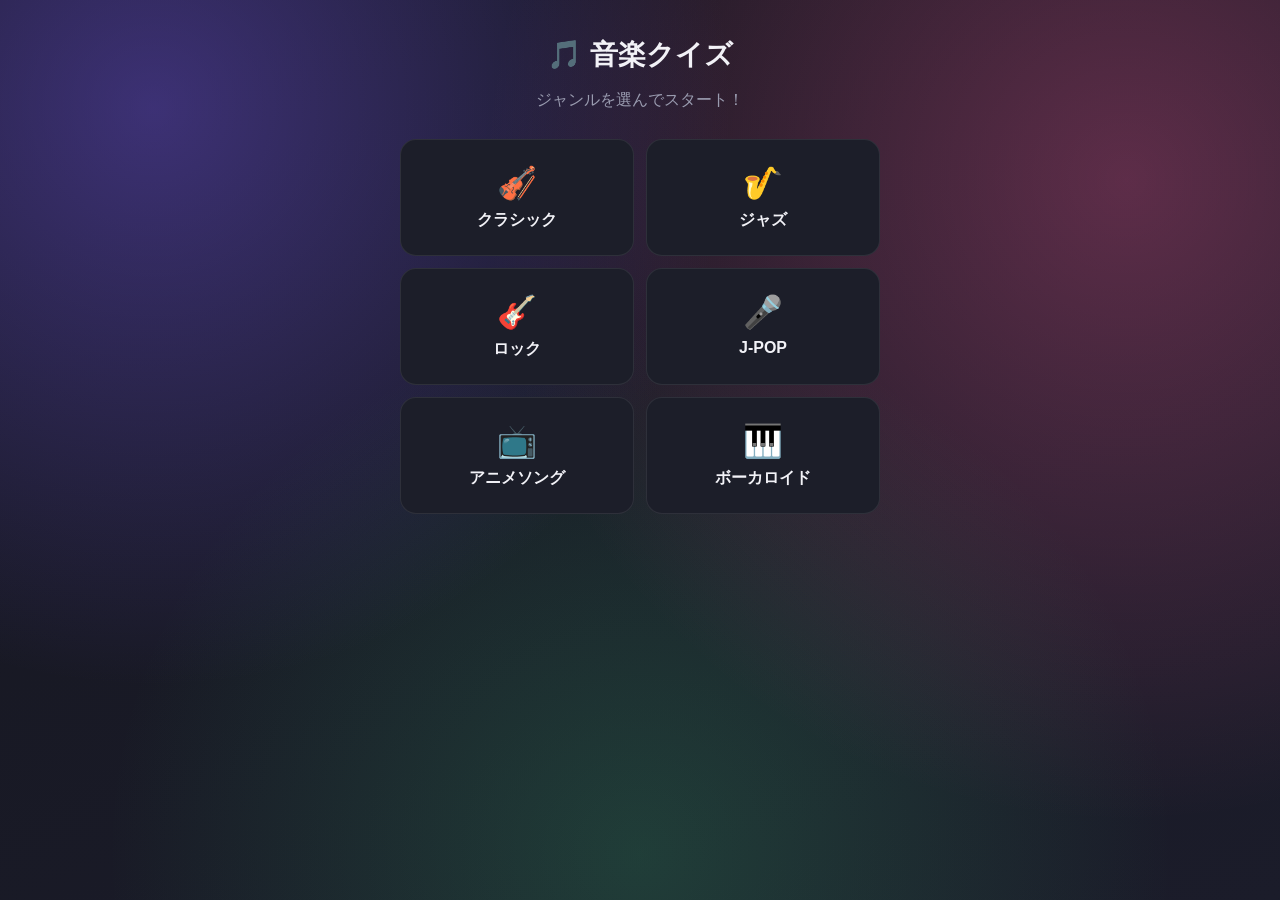
==== index.html @ b2f63018 "Add files via upload" ====
<!DOCTYPE html>
<html lang="ja">
<head>
<meta charset="UTF-8">
<meta name="viewport" content="width=device-width, initial-scale=1.0">
<title>音楽クイズ</title>
<link rel="stylesheet" href="style.css?v=2">
</head>
<body>

  <!-- ジャンル選択画面 -->
  <section id="screen-genre" class="screen">
    <h1>🎵 音楽クイズ</h1>
    <p class="subtitle">ジャンルを選んでスタート！</p>
    <div id="genre-list" class="genre-list">
      <!-- ここにジャンルボタンがJSで生成される -->
    </div>
  </section>

  <!-- クイズ画面 -->
  <section id="screen-quiz" class="screen hidden">
    <div class="quiz-header">
      <span id="quiz-genre-name" class="genre-badge"></span>
      <span id="quiz-progress" class="progress"></span>
      <span id="quiz-score" class="score"></span>
    </div>
    <div class="question-box">
      <p id="question-text" class="question-text"></p>
    </div>
    <div id="choice-list" class="choice-list">
      <!-- ここに選択肢ボタンがJSで生成される -->
    </div>
    <div id="feedback" class="feedback hidden"></div>
    <button id="btn-next" class="btn-next hidden">次の問題へ →</button>
  </section>

  <!-- 結果画面 -->
  <section id="screen-result" class="screen hidden">
    <h2>結果発表</h2>
    <p id="result-score" class="result-score"></p>
    <p id="result-message" class="result-message"></p>
    <div class="result-buttons">
      <button id="btn-retry">同じジャンルでもう一度</button>
      <button id="btn-back-genre">ジャンル選択に戻る</button>
    </div>
  </section>

  <script src="questions.js?v=2"></script>
  <script src="script.js?v=2"></script>
</body>
</html>
---- style.css ----
:root {
  --bg: #12131a;
  --surface: #1c1e29;
  --surface-2: #262938;
  --text: #f2f2f7;
  --text-muted: #9a9cb0;
  --accent: #7c5cff;
  --accent-2: #ff5c9e;
  --correct: #3ddc84;
  --incorrect: #ff5c5c;
  --radius: 16px;
}

* {
  box-sizing: border-box;
}

html, body {
  margin: 0;
  padding: 0;
  min-height: 100%;
  color: var(--text);
  font-family: -apple-system, BlinkMacSystemFont, "Hiragino Sans", "Yu Gothic", sans-serif;
}

body {
  display: flex;
  justify-content: center;
  padding: 24px 16px 60px;
  background: linear-gradient(160deg, #15161f 0%, #1b1c2a 100%);
  background-attachment: fixed;
  transition: background 0.5s ease;
}

/* ジャンル選択画面（最初のページ）だけ、彩り豊かなグロー背景にする */
body[data-screen="genre"] {
  background:
    radial-gradient(circle at 12% 12%, rgba(124, 92, 255, 0.38), transparent 42%),
    radial-gradient(circle at 88% 20%, rgba(255, 92, 158, 0.30), transparent 48%),
    radial-gradient(circle at 50% 95%, rgba(61, 220, 132, 0.18), transparent 50%),
    linear-gradient(160deg, #15161f 0%, #1b1c2a 100%);
  background-attachment: fixed;
}

.screen {
  width: 100%;
  max-width: 480px;
}

.hidden {
  display: none !important;
}

/* ---- ジャンル選択画面 ---- */
#screen-genre {
  text-align: center;
}

h1 {
  font-size: 28px;
  margin: 12px 0 4px;
}

.subtitle {
  color: var(--text-muted);
  margin-bottom: 28px;
}

.genre-list {
  display: grid;
  grid-template-columns: 1fr 1fr;
  gap: 12px;
}

.genre-btn {
  display: flex;
  flex-direction: column;
  align-items: center;
  gap: 8px;
  padding: 24px 12px;
  border-radius: var(--radius);
  border: 1px solid rgba(255,255,255,0.08);
  background: var(--surface);
  color: var(--text);
  font-size: 16px;
  font-weight: 600;
  cursor: pointer;
  transition: transform 0.12s ease, background 0.12s ease;
}

.genre-btn:hover {
  background: var(--surface-2);
  transform: translateY(-2px);
}

.genre-btn:active {
  transform: translateY(0);
}

.genre-emoji {
  font-size: 32px;
}

/* ---- クイズ画面 ---- */
.quiz-header {
  display: flex;
  align-items: center;
  justify-content: space-between;
  gap: 8px;
  margin-bottom: 20px;
  font-size: 13px;
  color: var(--text-muted);
}

.genre-badge {
  background: var(--surface-2);
  padding: 6px 12px;
  border-radius: 999px;
  font-weight: 600;
  color: var(--text);
}

.question-box {
  background: var(--surface);
  border-radius: var(--radius);
  padding: 28px 20px;
  margin-bottom: 20px;
  min-height: 96px;
  display: flex;
  align-items: center;
}

.question-text {
  font-size: 19px;
  font-weight: 600;
  line-height: 1.5;
  margin: 0;
}

.choice-list {
  display: flex;
  flex-direction: column;
  gap: 10px;
}

.choice-btn {
  padding: 16px;
  border-radius: 12px;
  border: 1px solid rgba(255,255,255,0.1);
  background: var(--surface);
  color: var(--text);
  font-size: 16px;
  text-align: left;
  cursor: pointer;
  transition: background 0.12s ease, border-color 0.12s ease;
}

.choice-btn:hover:not(:disabled) {
  background: var(--surface-2);
  border-color: var(--accent);
}

.choice-btn:disabled {
  cursor: default;
}

.choice-btn.correct {
  background: rgba(61, 220, 132, 0.15);
  border-color: var(--correct);
  color: var(--correct);
  font-weight: 700;
}

.choice-btn.incorrect {
  background: rgba(255, 92, 92, 0.15);
  border-color: var(--incorrect);
  color: var(--incorrect);
  font-weight: 700;
}

.feedback {
  text-align: center;
  font-size: 18px;
  font-weight: 700;
  margin-top: 18px;
}

.feedback-correct {
  color: var(--correct);
}

.feedback-incorrect {
  color: var(--incorrect);
}

.btn-next {
  width: 100%;
  margin-top: 18px;
  padding: 16px;
  border: none;
  border-radius: 12px;
  background: linear-gradient(135deg, var(--accent), var(--accent-2));
  color: #fff;
  font-size: 16px;
  font-weight: 700;
  cursor: pointer;
}

.btn-next:hover {
  opacity: 0.92;
}

/* ---- 結果画面 ---- */
#screen-result {
  text-align: center;
  padding-top: 40px;
}

.result-score {
  font-size: 40px;
  font-weight: 800;
  margin: 20px 0 8px;
  background: linear-gradient(135deg, var(--accent), var(--accent-2));
  -webkit-background-clip: text;
  background-clip: text;
  color: transparent;
}

.result-message {
  color: var(--text-muted);
  margin-bottom: 32px;
  font-size: 16px;
}

.result-buttons {
  display: flex;
  flex-direction: column;
  gap: 10px;
}

.result-buttons button {
  padding: 15px;
  border-radius: 12px;
  border: 1px solid rgba(255,255,255,0.1);
  background: var(--surface);
  color: var(--text);
  font-size: 15px;
  font-weight: 600;
  cursor: pointer;
}

#btn-retry {
  background: linear-gradient(135deg, var(--accent), var(--accent-2));
  border: none;
  color: #fff;
}

.result-buttons button:hover {
  opacity: 0.9;
}
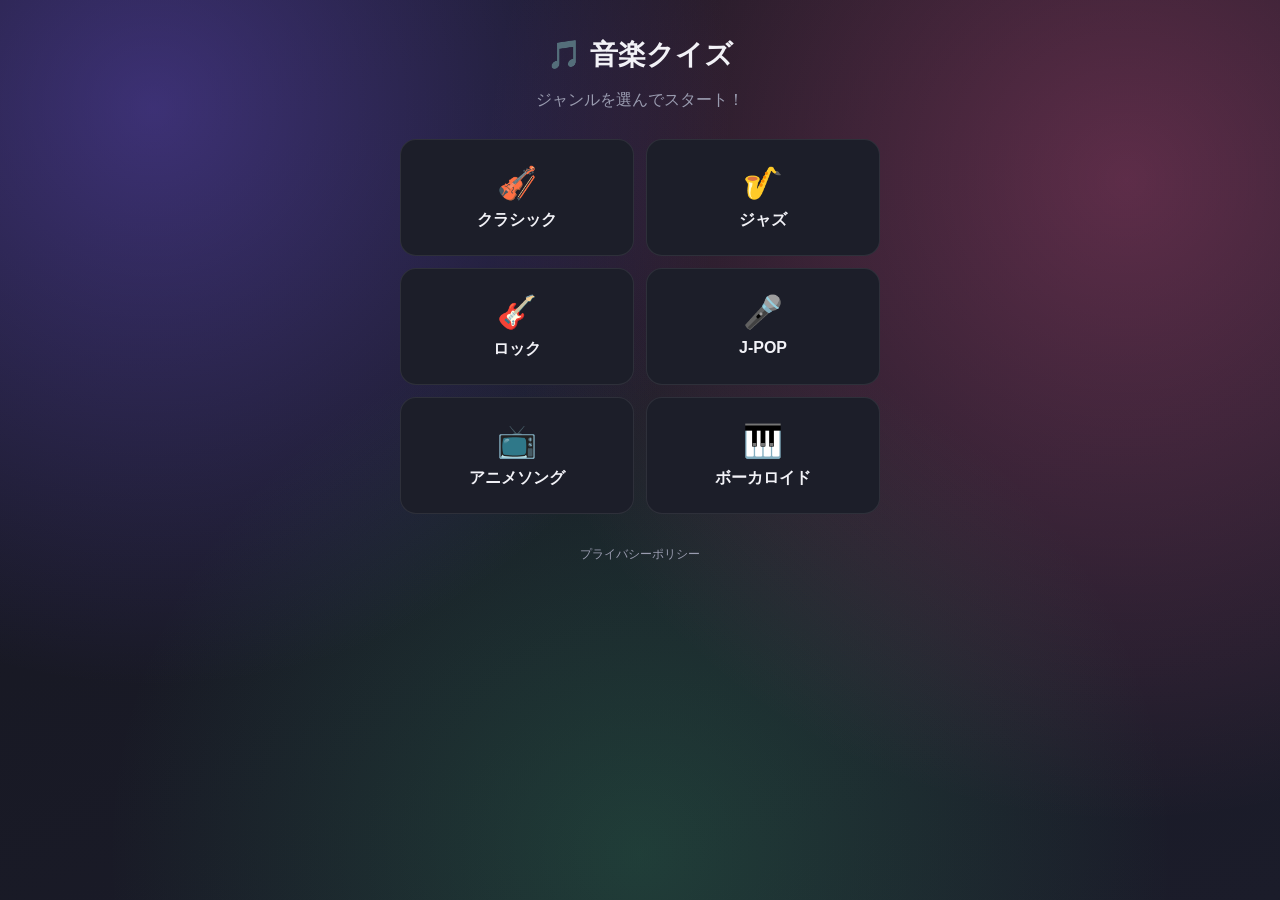
==== commit 94593b69: "Add files via upload" ====
--- a/index.html
+++ b/index.html
@@ -4,7 +4,7 @@
 <meta charset="UTF-8">
 <meta name="viewport" content="width=device-width, initial-scale=1.0">
 <title>音楽クイズ</title>
-<link rel="stylesheet" href="style.css?v=2">
+<link rel="stylesheet" href="style.css?v=3">
 </head>
 <body>
 
@@ -15,6 +15,7 @@
     <div id="genre-list" class="genre-list">
       <!-- ここにジャンルボタンがJSで生成される -->
     </div>
+    <a href="privacy.html" class="footer-link">プライバシーポリシー</a>
   </section>
 
   <!-- クイズ画面 -->
--- a/style.css
+++ b/style.css
@@ -101,6 +101,19 @@
   font-size: 32px;
 }
 
+.footer-link {
+  display: inline-block;
+  margin-top: 32px;
+  color: var(--text-muted);
+  font-size: 12px;
+  text-decoration: none;
+}
+
+.footer-link:hover {
+  color: var(--text);
+  text-decoration: underline;
+}
+
 /* ---- クイズ画面 ---- */
 .quiz-header {
   display: flex;
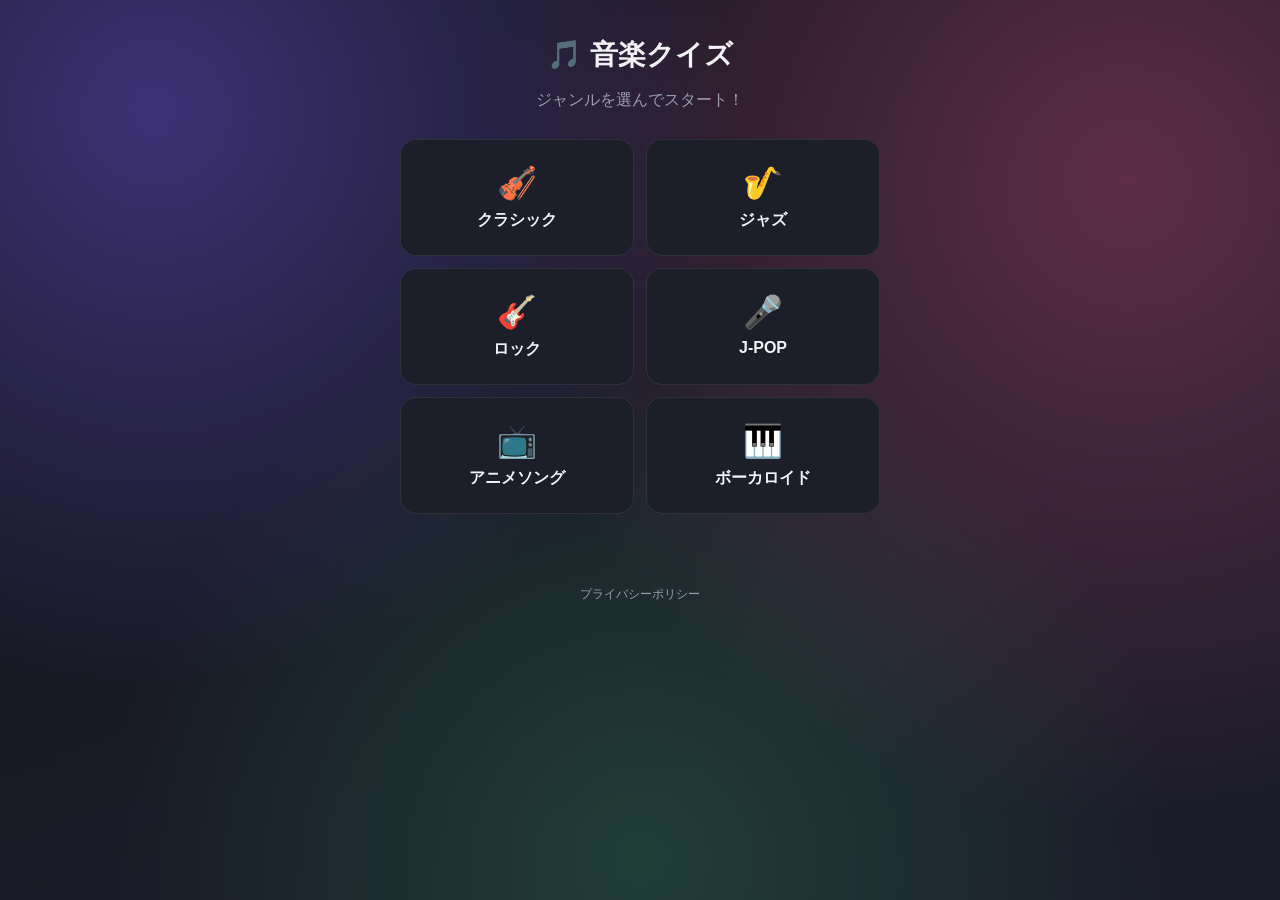
==== commit 27efd671: "Add files via upload" ====
--- a/index.html
+++ b/index.html
@@ -1,10 +1,11 @@
+<!-- rebuild trigger -->
 <!DOCTYPE html>
 <html lang="ja">
 <head>
 <meta charset="UTF-8">
 <meta name="viewport" content="width=device-width, initial-scale=1.0">
 <title>音楽クイズ</title>
-<link rel="stylesheet" href="style.css?v=3">
+<link rel="stylesheet" href="style.css?v=5">
 </head>
 <body>
 
@@ -15,6 +16,23 @@
     <div id="genre-list" class="genre-list">
       <!-- ここにジャンルボタンがJSで生成される -->
     </div>
+
+    <!-- Google AdSense 広告ユニット -->
+    <script async src="https://pagead2.googlesyndication.com/pagead/js/adsbygoogle.js?client=ca-pub-1504397134995962"
+     crossorigin="anonymous"></script>
+    <!-- スクエア（高さが暴れないようラッパーで上限を制限） -->
+    <div class="ad-slot">
+      <ins class="adsbygoogle"
+           style="display:block"
+           data-ad-client="ca-pub-1504397134995962"
+           data-ad-slot="8628745694"
+           data-ad-format="auto"
+           data-full-width-responsive="true"></ins>
+    </div>
+    <script>
+         (adsbygoogle = window.adsbygoogle || []).push({});
+    </script>
+
     <a href="privacy.html" class="footer-link">プライバシーポリシー</a>
   </section>
 
@@ -40,13 +58,17 @@
     <h2>結果発表</h2>
     <p id="result-score" class="result-score"></p>
     <p id="result-message" class="result-message"></p>
+    <div class="share-buttons">
+      <a id="share-x" class="share-btn share-x" target="_blank" rel="noopener">𝕏で共有</a>
+      <a id="share-line" class="share-btn share-line" target="_blank" rel="noopener">LINEで共有</a>
+    </div>
     <div class="result-buttons">
       <button id="btn-retry">同じジャンルでもう一度</button>
       <button id="btn-back-genre">ジャンル選択に戻る</button>
     </div>
   </section>
 
-  <script src="questions.js?v=2"></script>
-  <script src="script.js?v=2"></script>
+  <script src="questions.js?v=3"></script>
+  <script src="script.js?v=3"></script>
 </body>
 </html>
--- a/style.css
+++ b/style.css
@@ -101,6 +101,14 @@
   font-size: 32px;
 }
 
+.ad-slot {
+  max-height: 280px;
+  overflow: hidden;
+  margin: 20px 0;
+  display: flex;
+  justify-content: center;
+}
+
 .footer-link {
   display: inline-block;
   margin-top: 32px;
@@ -245,6 +253,40 @@
   font-size: 16px;
 }
 
+.share-buttons {
+  display: flex;
+  gap: 10px;
+  margin-bottom: 20px;
+}
+
+.share-btn {
+  flex: 1;
+  padding: 14px;
+  border-radius: 12px;
+  text-decoration: none;
+  font-size: 14px;
+  font-weight: 700;
+  text-align: center;
+}
+
+.share-x {
+  background: #000;
+  color: #fff;
+}
+
+.share-x:hover {
+  background: #222;
+}
+
+.share-line {
+  background: #06c755;
+  color: #fff;
+}
+
+.share-line:hover {
+  opacity: 0.9;
+}
+
 .result-buttons {
   display: flex;
   flex-direction: column;
